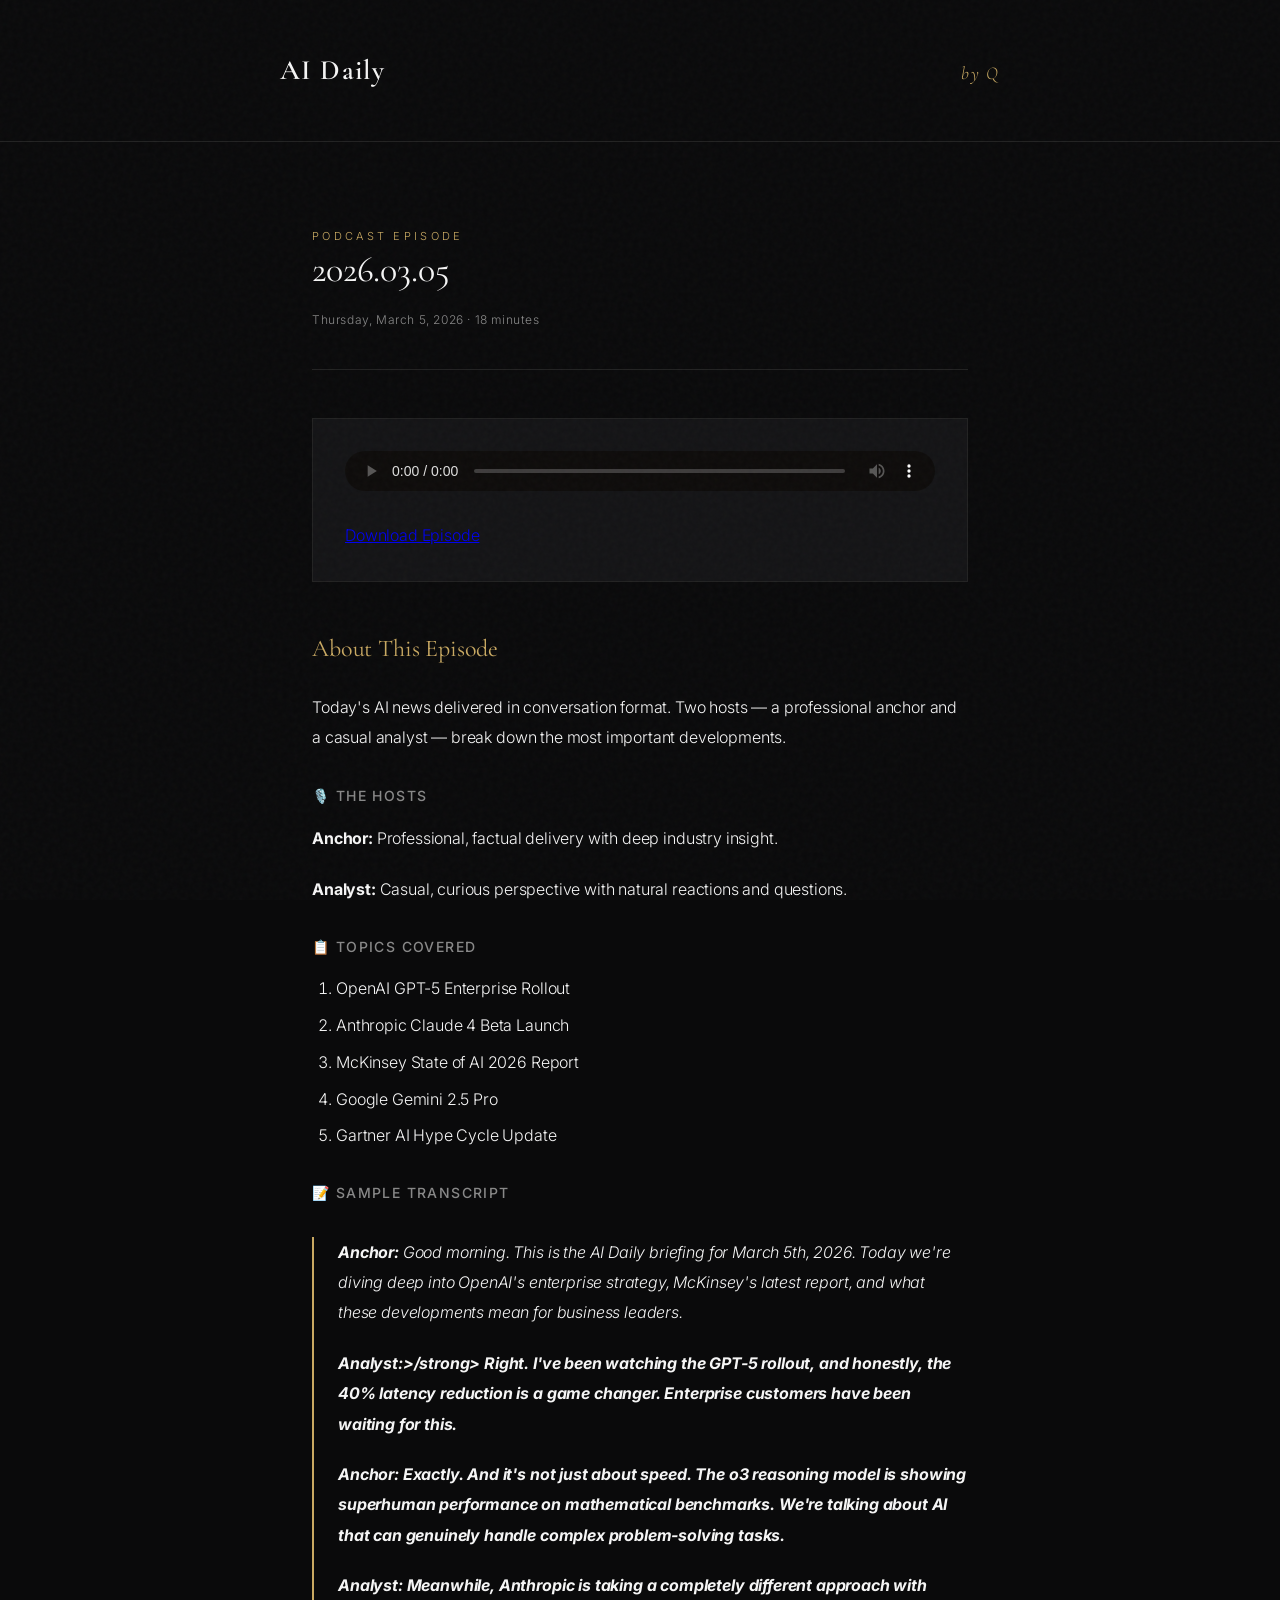
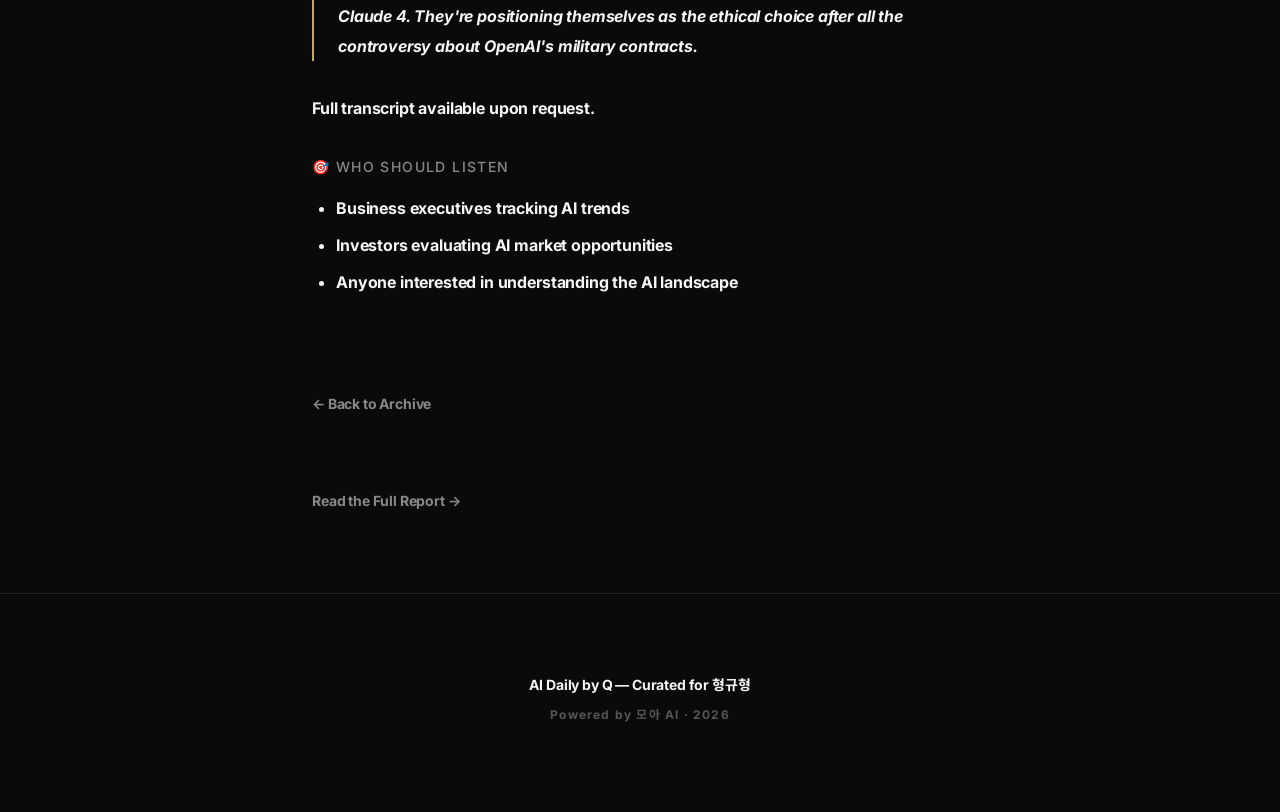
==== 2026-03-05/podcast.html @ b0a822cb "Initial launch: AI Daily by Q" ====
<!DOCTYPE html>
<html lang="ko">
<head>
    <meta charset="UTF-8">
    <meta name="viewport" content="width=device-width, initial-scale=1.0">
    <title>2026.03.05 Podcast | AI Daily by Q</title>
    <link rel="stylesheet" href="../style.css">
    <link rel="preconnect" href="https://fonts.googleapis.com">
    <link href="https://fonts.googleapis.com/css2?family=Cormorant+Garamond:ital,wght@0,400;0,600;1,400&family=Inter:wght@300;400;500;600&family=Noto+Sans+KR:wght@300;400;500&display=swap" rel="stylesheet">
</head>
<body>
    <div class="grain"></div>

    <header class="header">
        <div class="header-inner">
            <a href="../" style="text-decoration:none;">
                <div class="logo">AI Daily</div>
            </a>
            <div class="byline">by Q</div>
        </div>
    </header>

    <main class="main">
        <article class="detail-header">
            <span class="kicker">Podcast Episode</span>
            <h1>2026.03.05</h1>
            <p class="detail-meta">Thursday, March 5, 2026 · 18 minutes</p>
        </article>

        <div class="audio-section" style="margin-bottom: 48px;">
            <audio controls style="width: 100%;">
                <source src="podcast.mp3" type="audio/mpeg">
                Your browser does not support the audio element.
            </audio>            
            <p style="margin-top: 24px;">
                <a href="podcast.mp3" download class="btn">Download Episode</a>
            </p>
        </div>

        <article class="detail-content">
            <h2>About This Episode</h2>
            
            <p>Today's AI news delivered in conversation format. Two hosts — a professional anchor and a casual analyst — break down the most important developments.</p>

            <h3>🎙️ The Hosts</h3>
            
            <p><strong>Anchor:</strong> Professional, factual delivery with deep industry insight.</p>
            <p><strong>Analyst:</strong> Casual, curious perspective with natural reactions and questions.</p>

            <h3>📋 Topics Covered</h3>
            
            <ol>
                <li>OpenAI GPT-5 Enterprise Rollout</li>
                <li>Anthropic Claude 4 Beta Launch</li>
                <li>McKinsey State of AI 2026 Report</li>
                <li>Google Gemini 2.5 Pro</li>
                <li>Gartner AI Hype Cycle Update</li>
            </ol>

            <h3>📝 Sample Transcript</h3>

            <blockquote>
                <p><strong>Anchor:</strong> Good morning. This is the AI Daily briefing for March 5th, 2026. Today we're diving deep into OpenAI's enterprise strategy, McKinsey's latest report, and what these developments mean for business leaders.</p>
                
                <p><strong>Analyst:>/strong> Right. I've been watching the GPT-5 rollout, and honestly, the 40% latency reduction is a game changer. Enterprise customers have been waiting for this.</p>
                
                <p><strong>Anchor:</strong> Exactly. And it's not just about speed. The o3 reasoning model is showing superhuman performance on mathematical benchmarks. We're talking about AI that can genuinely handle complex problem-solving tasks.</p>
                
                <p><strong>Analyst:</strong> Meanwhile, Anthropic is taking a completely different approach with Claude 4. They're positioning themselves as the ethical choice after all the controversy about OpenAI's military contracts.</p>
            </blockquote>

            <p>Full transcript available upon request.</p>

            <h3>🎯 Who Should Listen</h3>

            <ul>
                <li>Business executives tracking AI trends</li>
                <li>Investors evaluating AI market opportunities</li>
                <li>Anyone interested in understanding the AI landscape</li>
            </ul>

            <div style="margin-top: 48px;">
                <a href="../" class="back-link">← Back to Archive</a>
                <br><br>
                <a href="report.html" class="back-link">Read the Full Report →</a>
            </div>
        </article>
    </main>

    <footer class="footer">
        <p>AI Daily by Q — Curated for 형규형</p>
        <p class="footer-meta">Powered by 모아 AI · 2026</p>
    </footer>
</body>
</html>
---- style.css ----
:root {
    --bg: #0a0a0b;
    --bg-secondary: #111113;
    --text: #f5f5f5;
    --text-secondary: #888888;
    --text-muted: #555555;
    --accent: #c9a962;
    --accent-dark: #8b7355;
    --border: #222222;
    --card-bg: #141416;
}

* {
    margin: 0;
    padding: 0;
    box-sizing: border-box;
}

body {
    font-family: 'Inter', 'Noto Sans KR', sans-serif;
    background: var(--bg);
    color: var(--text);
    line-height: 1.6;
    font-weight: 300;
    letter-spacing: -0.01em;
}

/* Grain texture overlay */
.grain {
    position: fixed;
    top: 0;
    left: 0;
    width: 100%;
    height: 100%;
    pointer-events: none;
    opacity: 0.03;
    background-image: url("data:image/svg+xml,%3Csvg viewBox='0 0 200 200' xmlns='http://www.w3.org/2000/svg'%3E%3Cfilter id='noiseFilter'%3E%3CfeTurbulence type='fractalNoise' baseFrequency='0.9' numOctaves='4' stitchTiles='stitch'/%3E%3C/filter%3E%3Crect width='100%25' height='100%25' filter='url(%23noiseFilter)'/%3E%3C/svg%3E");
    z-index: 1000;
}

/* Header */
.header {
    padding: 48px 32px;
    border-bottom: 1px solid var(--border);
}

.header-inner {
    max-width: 720px;
    margin: 0 auto;
    display: flex;
    justify-content: space-between;
    align-items: baseline;
}

.logo {
    font-family: 'Cormorant Garamond', serif;
    font-size: 28px;
    font-weight: 600;
    letter-spacing: 0.05em;
    color: var(--text);
}

.byline {
    font-family: 'Cormorant Garamond', serif;
    font-size: 18px;
    font-style: italic;
    color: var(--accent);
    letter-spacing: 0.1em;
}

/* Main */
.main {
    max-width: 720px;
    margin: 0 auto;
    padding: 0 32px;
}

/* Hero */
.hero {
    padding: 80px 0 60px;
    text-align: center;
}

.kicker {
    font-size: 11px;
    letter-spacing: 0.3em;
    text-transform: uppercase;
    color: var(--accent);
    margin-bottom: 24px;
}

.headline {
    font-family: 'Cormorant Garamond', serif;
    font-size: 64px;
    font-weight: 400;
    line-height: 1.1;
    letter-spacing: -0.02em;
}

.date {
    display: block;
}

.divider {
    width: 60px;
    height: 1px;
    background: var(--accent);
    margin: 48px auto 0;
}

/* Section headers */
.brief-header,
.deep-dive-header,
.archive-header {
    display: flex;
    align-items: center;
    gap: 16px;
    padding: 64px 0 32px;
    border-top: 1px solid var(--border);
}

.section-number {
    font-size: 12px;
    color: var(--accent);
    letter-spacing: 0.1em;
}

.brief-header h2,
.deep-dive-header h2,
.archive-header h2 {
    font-family: 'Cormorant Garamond', serif;
    font-size: 14px;
    font-weight: 400;
    letter-spacing: 0.2em;
    text-transform: uppercase;
    color: var(--text-secondary);
}

/* Brief list */
.brief-list {
    list-style: none;
    counter-reset: item;
}

.brief-list li {
    position: relative;
    padding: 24px 0 24px 48px;
    border-bottom: 1px solid var(--border);
    font-size: 16px;
    line-height: 1.8;
}

.brief-list li::before {
    counter-increment: item;
    content: "0" counter(item);
    position: absolute;
    left: 0;
    top: 24px;
    font-size: 11px;
    color: var(--accent);
    letter-spacing: 0.1em;
    font-weight: 500;
}

.brief-list li strong {
    display: block;
    font-weight: 500;
    color: var(--text);
    margin-bottom: 4px;
}

.brief-list li .desc {
    color: var(--text-secondary);
    font-size: 14px;
}

.loading {
    color: var(--text-muted);
    font-style: italic;
    padding-left: 0 !important;
}

.loading::before {
    display: none !important;
}

/* Cards */
.cards {
    display: grid;
    gap: 16px;
}

.card {
    background: var(--card-bg);
    border: 1px solid var(--border);
    padding: 32px;
    text-decoration: none;
    color: inherit;
    transition: all 0.3s ease;
    position: relative;
}

.card:hover {
    border-color: var(--accent-dark);
    transform: translateY(-2px);
}

.card-label {
    font-size: 10px;
    letter-spacing: 0.2em;
    text-transform: uppercase;
    color: var(--accent);
    margin-bottom: 12px;
    display: block;
}

.card h3 {
    font-family: 'Cormorant Garamond', serif;
    font-size: 28px;
    font-weight: 400;
    margin-bottom: 8px;
    color: var(--text);
}

.card p {
    font-size: 14px;
    color: var(--text-secondary);
    margin-bottom: 16px;
}

.card-arrow {
    font-size: 24px;
    color: var(--accent);
    position: absolute;
    right: 32px;
    bottom: 32px;
    transition: transform 0.3s ease;
}

.card:hover .card-arrow {
    transform: translateX(4px);
}

/* Archive */
.archive-list {
    margin-top: 8px;
}

.archive-item {
    display: grid;
    grid-template-columns: 100px 1fr auto;
    gap: 24px;
    align-items: center;
    padding: 20px 0;
    border-bottom: 1px solid var(--border);
}

.archive-date {
    font-size: 12px;
    color: var(--text-muted);
    letter-spacing: 0.05em;
}

.archive-title {
    font-size: 15px;
    color: var(--text);
    white-space: nowrap;
    overflow: hidden;
    text-overflow: ellipsis;
}

.archive-link {
    font-size: 12px;
    color: var(--accent);
    text-decoration: none;
    letter-spacing: 0.1em;
    text-transform: uppercase;
    transition: color 0.2s;
}

.archive-link:hover {
    color: var(--text);
}

/* Footer */
.footer {
    text-align: center;
    padding: 80px 32px;
    margin-top: 80px;
    border-top: 1px solid var(--border);
}

.footer p {
    font-size: 14px;
    color: var(--text);
    margin-bottom: 8px;
}

.footer-meta {
    font-size: 12px !important;
    color: var(--text-muted) !important;
    letter-spacing: 0.1em;
}

/* Detail pages */
.detail-header {
    padding: 80px 0 40px;
    border-bottom: 1px solid var(--border);
    margin-bottom: 48px;
}

.detail-header h1 {
    font-family: 'Cormorant Garamond', serif;
    font-size: 36px;
    font-weight: 400;
    line-height: 1.3;
    margin-bottom: 16px;
}

.detail-meta {
    font-size: 12px;
    color: var(--text-secondary);
    letter-spacing: 0.05em;
}

.detail-content {
    max-width: 720px;
    margin: 0 auto;
}

.detail-content h2 {
    font-family: 'Cormorant Garamond', serif;
    font-size: 24px;
    font-weight: 400;
    margin: 48px 0 24px;
    color: var(--accent);
}

.detail-content h3 {
    font-size: 14px;
    font-weight: 500;
    letter-spacing: 0.1em;
    text-transform: uppercase;
    color: var(--text-secondary);
    margin: 32px 0 16px;
}

.detail-content p {
    font-size: 16px;
    line-height: 1.9;
    margin-bottom: 20px;
    color: var(--text);
}

.detail-content ul,
.detail-content ol {
    margin-bottom: 20px;
    padding-left: 24px;
}

.detail-content li {
    margin-bottom: 8px;
    line-height: 1.8;
}

/* Blockquote */
blockquote {
    border-left: 2px solid var(--accent);
    padding-left: 24px;
    margin: 32px 0;
    font-style: italic;
    color: var(--text-secondary);
}

/* Audio section */
.audio-section {
    background: var(--card-bg);
    border: 1px solid var(--border);
    padding: 32px;
    margin: 48px 0;
}

.audio-section h3 {
    font-size: 12px;
    letter-spacing: 0.2em;
    text-transform: uppercase;
    color: var(--accent);
    margin-bottom: 20px;
}

audio {
    width: 100%;
    height: 40px;
    filter: invert(1);
}

/* Back link */
.back-link {
    display: inline-block;
    margin-top: 48px;
    color: var(--text-secondary);
    text-decoration: none;
    font-size: 14px;
    transition: color 0.2s;
}

.back-link:hover {
    color: var(--accent);
}

/* Responsive */
@media (max-width: 600px) {
    .header {
        padding: 32px 20px;
    }
    
    .logo {
        font-size: 22px;
    }
    
    .main {
        padding: 0 20px;
    }
    
    .hero {
        padding: 48px 0 40px;
    }
    
    .headline {
        font-size: 36px;
    }
    
    .brief-list li {
        padding: 20px 0 20px 40px;
        font-size: 14px;
    }
    
    .card {
        padding: 24px;
    }
    
    .card h3 {
        font-size: 22px;
    }
    
    .archive-item {
        grid-template-columns: 1fr;
        gap: 8px;
    }
    
    .archive-title {
        white-space: normal;
    }
}
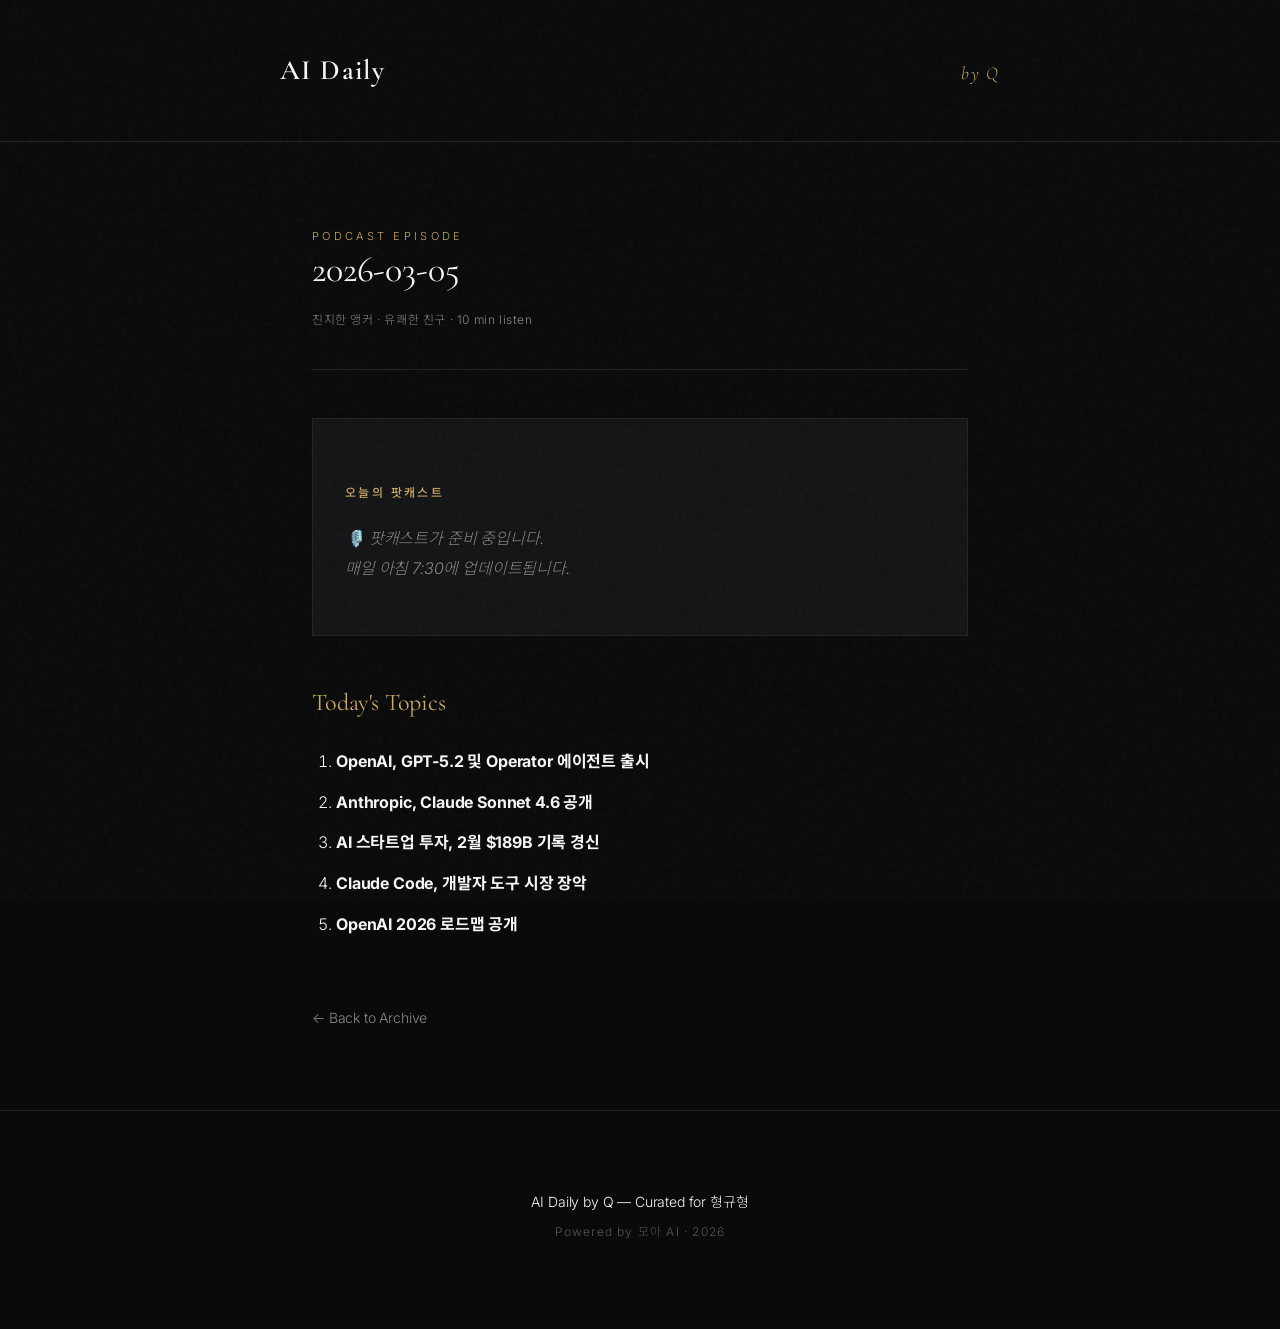
==== commit 7aa05502: "Fix: audio file detection, OG meta tags, cache busting, Korea time" ====
--- a/2026-03-05/podcast.html
+++ b/2026-03-05/podcast.html
@@ -3,7 +3,7 @@
 <head>
     <meta charset="UTF-8">
     <meta name="viewport" content="width=device-width, initial-scale=1.0">
-    <title>2026.03.05 Podcast | AI Daily by Q</title>
+    <title>Podcast | AI Daily by Q</title>
     <link rel="stylesheet" href="../style.css">
     <link rel="preconnect" href="https://fonts.googleapis.com">
     <link href="https://fonts.googleapis.com/css2?family=Cormorant+Garamond:ital,wght@0,400;0,600;1,400&family=Inter:wght@300;400;500;600&family=Noto+Sans+KR:wght@300;400;500&display=swap" rel="stylesheet">
@@ -23,67 +23,28 @@
     <main class="main">
         <article class="detail-header">
             <span class="kicker">Podcast Episode</span>
-            <h1>2026.03.05</h1>
-            <p class="detail-meta">Thursday, March 5, 2026 · 18 minutes</p>
+            <h1 id="podcast-date">Daily Briefing</h1>
+            <p class="detail-meta">진지한 앵커 · 유쾌한 친구 · 10 min listen</p>
         </article>
 
-        <div class="audio-section" style="margin-bottom: 48px;">
-            <audio controls style="width: 100%;">
-                <source src="podcast.mp3" type="audio/mpeg">
-                Your browser does not support the audio element.
-            </audio>            
-            <p style="margin-top: 24px;">
-                <a href="podcast.mp3" download class="btn">Download Episode</a>
-            </p>
-        </div>
+        <article class="detail-content">
+            <section class="audio-section" style="margin-bottom: 48px;">
+                <h3>오늘의 팟캐스트</h3>
+                <audio controls id="main-audio">
+                    <source src="podcast.mp3" type="audio/mpeg">
+                    Your browser does not support the audio element.
+                </audio>
+                <p style="margin-top: 16px; font-size: 13px;">
+                    <a href="podcast.mp3" download id="download-link" style="color: var(--accent);">Download MP3</a>
+                </p>
+            </section>
 
-        <article class="detail-content">
-            <h2>About This Episode</h2>
-            
-            <p>Today's AI news delivered in conversation format. Two hosts — a professional anchor and a casual analyst — break down the most important developments.</p>
+            <h2>Today's Topics</h2>
+            <div id="topics-list">
+                <p class="loading">톡내용을 불러오는 중...</p>
+            </div>
 
-            <h3>🎙️ The Hosts</h3>
-            
-            <p><strong>Anchor:</strong> Professional, factual delivery with deep industry insight.</p>
-            <p><strong>Analyst:</strong> Casual, curious perspective with natural reactions and questions.</p>
-
-            <h3>📋 Topics Covered</h3>
-            
-            <ol>
-                <li>OpenAI GPT-5 Enterprise Rollout</li>
-                <li>Anthropic Claude 4 Beta Launch</li>
-                <li>McKinsey State of AI 2026 Report</li>
-                <li>Google Gemini 2.5 Pro</li>
-                <li>Gartner AI Hype Cycle Update</li>
-            </ol>
-
-            <h3>📝 Sample Transcript</h3>
-
-            <blockquote>
-                <p><strong>Anchor:</strong> Good morning. This is the AI Daily briefing for March 5th, 2026. Today we're diving deep into OpenAI's enterprise strategy, McKinsey's latest report, and what these developments mean for business leaders.</p>
-                
-                <p><strong>Analyst:>/strong> Right. I've been watching the GPT-5 rollout, and honestly, the 40% latency reduction is a game changer. Enterprise customers have been waiting for this.</p>
-                
-                <p><strong>Anchor:</strong> Exactly. And it's not just about speed. The o3 reasoning model is showing superhuman performance on mathematical benchmarks. We're talking about AI that can genuinely handle complex problem-solving tasks.</p>
-                
-                <p><strong>Analyst:</strong> Meanwhile, Anthropic is taking a completely different approach with Claude 4. They're positioning themselves as the ethical choice after all the controversy about OpenAI's military contracts.</p>
-            </blockquote>
-
-            <p>Full transcript available upon request.</p>
-
-            <h3>🎯 Who Should Listen</h3>
-
-            <ul>
-                <li>Business executives tracking AI trends</li>
-                <li>Investors evaluating AI market opportunities</li>
-                <li>Anyone interested in understanding the AI landscape</li>
-            </ul>
-
-            <div style="margin-top: 48px;">
-                <a href="../" class="back-link">← Back to Archive</a>
-                <br><br>
-                <a href="report.html" class="back-link">Read the Full Report →</a>
-            </div>
+            <a href="../" class="back-link">← Back to Archive</a>
         </article>
     </main>
 
@@ -91,5 +52,56 @@
         <p>AI Daily by Q — Curated for 형규형</p>
         <p class="footer-meta">Powered by 모아 AI · 2026</p>
     </footer>
+
+    <script>
+        // 날짜 표시
+        const pathParts = window.location.pathname.split('/');
+        const dateFolder = pathParts[pathParts.length - 2];
+        if (dateFolder) {
+            document.getElementById('podcast-date').textContent = dateFolder;
+        }
+
+        // 오디오 파일 존재 여부 체크
+        const audio = document.getElementById('main-audio');
+        const downloadLink = document.getElementById('download-link');
+        
+        fetch('podcast.mp3', { method: 'HEAD' })
+            .then(response => {
+                if (!response.ok) {
+                    // 파일 없음 - Coming Soon 표시
+                    audio.style.display = 'none';
+                    downloadLink.style.display = 'none';
+                    
+                    const comingSoon = document.createElement('div');
+                    comingSoon.innerHTML = `
+                        <p style="color: var(--text-secondary); font-style: italic;">
+                            🎙️ 팟캐스트가 준비 중입니다.<br>
+                            매일 아침 7:30에 업데이트됩니다.
+                        </p>
+                    `;
+                    audio.parentNode.insertBefore(comingSoon, audio.nextSibling);
+                }
+            })
+            .catch(() => {
+                // 에러 시에도 Coming Soon
+                audio.style.display = 'none';
+                downloadLink.style.display = 'none';
+            });
+
+        // 톡내용 로드
+        fetch('summary.json')
+            .then(r => r.json())
+            .then(data => {
+                const container = document.getElementById('topics-list');
+                if (data.headlines) {
+                    container.innerHTML = '<ol>' + 
+                        data.headlines.map(h => `<li style="margin-bottom: 12px;"><strong>${h.title}</strong></li>`).join('') + 
+                        '</ol>';
+                }
+            })
+            .catch(() => {
+                document.getElementById('topics-list').innerHTML = '<p>톡내용을 불러올 수 없습니다.</p>';
+            });
+    </script>
 </body>
-</html>+</html>
